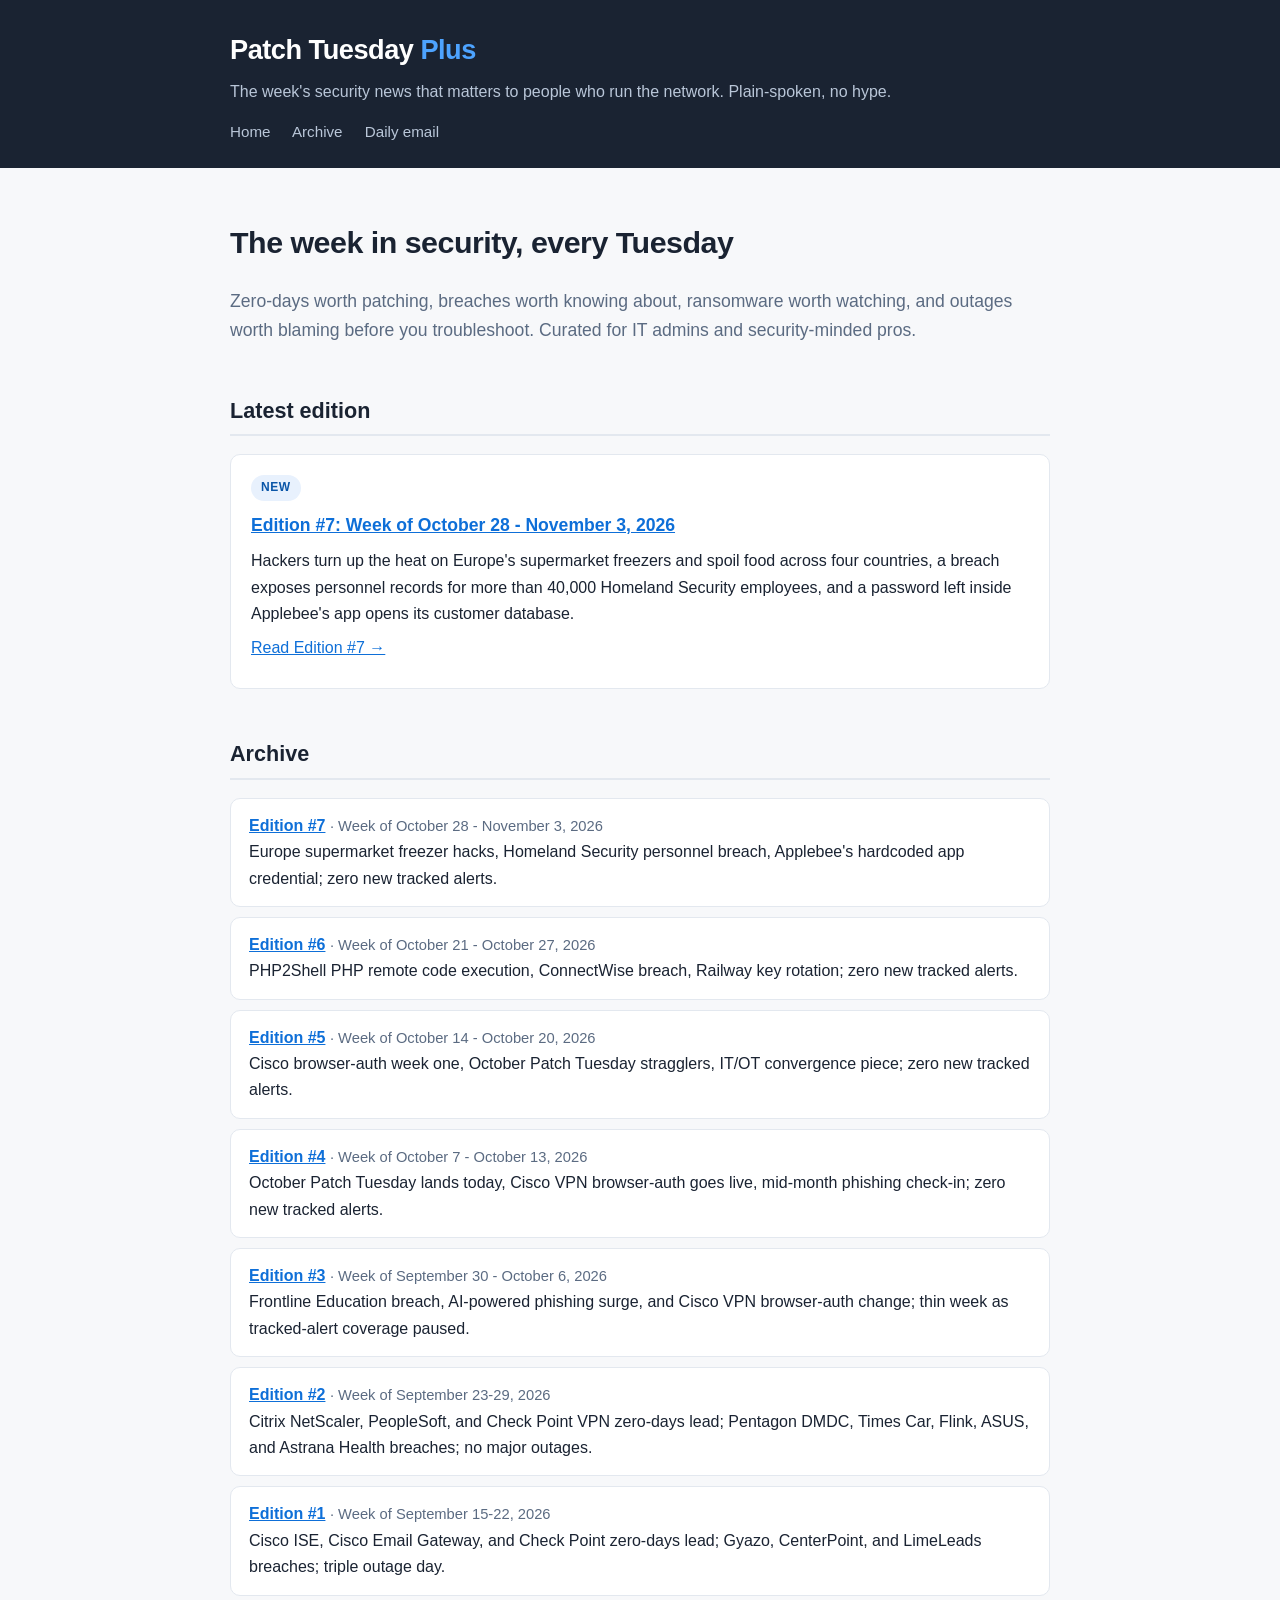
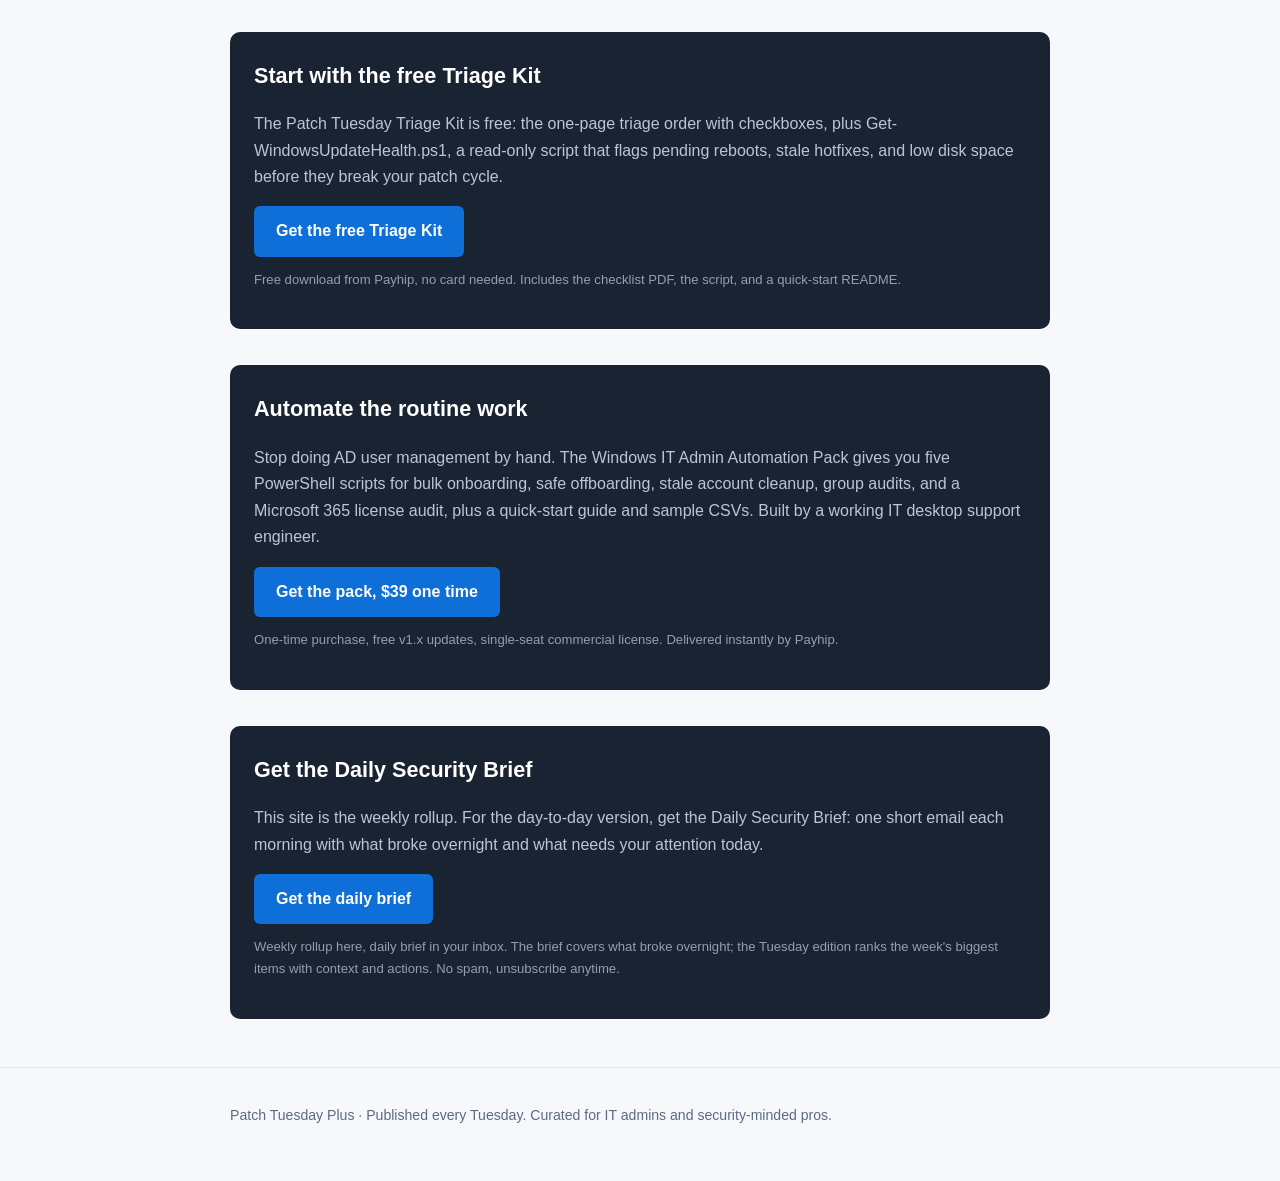
==== index.html @ 9394e559 "Free Triage Kit promo: direct checkout link" ====
<!DOCTYPE html>
<html lang="en">
<head>
<meta charset="utf-8">
<meta name="viewport" content="width=device-width, initial-scale=1">
<title>Patch Tuesday Plus - Weekly cybersecurity news for IT admins</title>
<meta name="description" content="Patch Tuesday Plus: a weekly rollup of the biggest cybersecurity news. Zero-days to patch, major breaches, ransomware, and outages. Plain-spoken, no hype.">
<link rel="stylesheet" href="styles.css">
</head>
<body>

<header class="site-header">
  <div class="wrap">
    <p class="brand">Patch Tuesday <span class="plus">Plus</span></p>
    <p class="tagline">The week's security news that matters to people who run the network. Plain-spoken, no hype.</p>
    <nav class="site-nav">
      <a href="index.html">Home</a>
      <a href="#archive">Archive</a>
      <a href="#signup">Daily email</a>
    </nav>
  </div>
</header>

<main>
  <div class="wrap">

    <h1>The week in security, every Tuesday</h1>
    <p class="lede">Zero-days worth patching, breaches worth knowing about, ransomware worth watching, and outages worth blaming before you troubleshoot. Curated for IT admins and security-minded pros.</p>

    <h2>Latest edition</h2>
    <div class="card">
      <span class="badge info">New</span>
      <h3><a href="editions/edition-007.html">Edition #7: Week of October 28 - November 3, 2026</a></h3>
      <p>Hackers turn up the heat on Europe's supermarket freezers and spoil food across four countries, a breach exposes personnel records for more than 40,000 Homeland Security employees, and a password left inside Applebee's app opens its customer database.</p>
      <p><a href="editions/edition-007.html">Read Edition #7 &rarr;</a></p>
    </div>

    <h2 id="archive">Archive</h2>
    <ul class="archive">
      <li>
        <span class="ed-num"><a href="editions/edition-007.html">Edition #7</a></span>
        <span class="ed-date"> &middot; Week of October 28 - November 3, 2026</span>
        <br>Europe supermarket freezer hacks, Homeland Security personnel breach, Applebee's hardcoded app credential; zero new tracked alerts.
      </li>
      <li>
        <span class="ed-num"><a href="editions/edition-006.html">Edition #6</a></span>
        <span class="ed-date"> &middot; Week of October 21 - October 27, 2026</span>
        <br>PHP2Shell PHP remote code execution, ConnectWise breach, Railway key rotation; zero new tracked alerts.
      </li>
      <li>
        <span class="ed-num"><a href="editions/edition-005.html">Edition #5</a></span>
        <span class="ed-date"> &middot; Week of October 14 - October 20, 2026</span>
        <br>Cisco browser-auth week one, October Patch Tuesday stragglers, IT/OT convergence piece; zero new tracked alerts.
      </li>
      <li>
        <span class="ed-num"><a href="editions/edition-004.html">Edition #4</a></span>
        <span class="ed-date"> &middot; Week of October 7 - October 13, 2026</span>
        <br>October Patch Tuesday lands today, Cisco VPN browser-auth goes live, mid-month phishing check-in; zero new tracked alerts.
      </li>
      <li>
        <span class="ed-num"><a href="editions/edition-003.html">Edition #3</a></span>
        <span class="ed-date"> &middot; Week of September 30 - October 6, 2026</span>
        <br>Frontline Education breach, AI-powered phishing surge, and Cisco VPN browser-auth change; thin week as tracked-alert coverage paused.
      </li>
      <li>
        <span class="ed-num"><a href="editions/edition-002.html">Edition #2</a></span>
        <span class="ed-date"> &middot; Week of September 23-29, 2026</span>
        <br>Citrix NetScaler, PeopleSoft, and Check Point VPN zero-days lead; Pentagon DMDC, Times Car, Flink, ASUS, and Astrana Health breaches; no major outages.
      </li>
      <li>
        <span class="ed-num"><a href="editions/edition-001.html">Edition #1</a></span>
        <span class="ed-date"> &middot; Week of September 15-22, 2026</span>
        <br>Cisco ISE, Cisco Email Gateway, and Check Point zero-days lead; Gyazo, CenterPoint, and LimeLeads breaches; triple outage day.
      </li>
    </ul>

    <div class="signup pack-promo" id="freekit">
  <h2>Start with the free Triage Kit</h2>
  <p>The Patch Tuesday Triage Kit is free: the one-page triage order with checkboxes, plus Get-WindowsUpdateHealth.ps1, a read-only script that flags pending reboots, stale hotfixes, and low disk space before they break your patch cycle.</p>
  <a class="button" href="https://payhip.com/buy?s=1&cart_links%5B%5D=1vIyB&qty%5B1vIyB%5D=1">Get the free Triage Kit</a>
  <p class="fine">Free download from Payhip, no card needed. Includes the checklist PDF, the script, and a quick-start README.</p>
</div>

    <div class="signup pack-promo" id="pack">
  <h2>Automate the routine work</h2>
  <p>Stop doing AD user management by hand. The Windows IT Admin Automation Pack gives you five PowerShell scripts for bulk onboarding, safe offboarding, stale account cleanup, group audits, and a Microsoft 365 license audit, plus a quick-start guide and sample CSVs. Built by a working IT desktop support engineer.</p>
  <a class="button" href="https://payhip.com/b/pXhFW">Get the pack, $39 one time</a>
  <p class="fine">One-time purchase, free v1.x updates, single-seat commercial license. Delivered instantly by Payhip.</p>
</div>

    <div class="signup" id="signup">
      <h2>Get the Daily Security Brief</h2>
      <p>This site is the weekly rollup. For the day-to-day version, get the Daily Security Brief: one short email each morning with what broke overnight and what needs your attention today.</p>
      <a class="button" href="https://patchnotesdaily.beehiiv.com">Get the daily brief</a>
      <p class="fine">Weekly rollup here, daily brief in your inbox. The brief covers what broke overnight; the Tuesday edition ranks the week's biggest items with context and actions. No spam, unsubscribe anytime.</p>
    </div>

  </div>
</main>

<footer class="site-footer">
  <div class="wrap">
    <p>Patch Tuesday Plus &middot; Published every Tuesday. Curated for IT admins and security-minded pros.</p>
  </div>
</footer>

</body>
</html>
---- styles.css ----
/* Patch Tuesday Plus - single stylesheet.
   Clean, dependency-free, mobile-friendly. */

:root {
  --bg: #f7f8fa;
  --ink: #1a2332;
  --muted: #5b6b82;
  --accent: #0e6fd8;
  --accent-dark: #0a56a8;
  --danger: #c0392b;
  --warn: #b7791f;
  --card: #ffffff;
  --line: #e3e8ef;
  --radius: 10px;
}

* { box-sizing: border-box; }

body {
  margin: 0;
  font-family: -apple-system, BlinkMacSystemFont, "Segoe UI", Roboto, Helvetica, Arial, sans-serif;
  background: var(--bg);
  color: var(--ink);
  line-height: 1.65;
}

a { color: var(--accent); }
a:hover { color: var(--accent-dark); }

.wrap {
  max-width: 860px;
  margin: 0 auto;
  padding: 0 20px;
}

/* Header */

.site-header {
  background: var(--ink);
  color: #fff;
  padding: 28px 0 24px;
}

.site-header .brand {
  font-size: 1.7rem;
  font-weight: 800;
  letter-spacing: -0.5px;
  margin: 0;
}

.site-header .brand a {
  color: #fff;
  text-decoration: none;
}

.site-header .brand .plus { color: #4da3ff; }

.site-header .tagline {
  margin: 6px 0 0;
  color: #b9c6d8;
  font-size: 1rem;
}

.site-nav {
  margin-top: 14px;
  font-size: 0.95rem;
}

.site-nav a {
  color: #b9c6d8;
  text-decoration: none;
  margin-right: 18px;
}

.site-nav a:hover { color: #fff; }

/* Main */

main { padding: 28px 0 48px; }

h1 { font-size: 1.9rem; letter-spacing: -0.5px; }
h2 {
  font-size: 1.35rem;
  margin-top: 2.2em;
  padding-bottom: 6px;
  border-bottom: 2px solid var(--line);
}

.lede {
  font-size: 1.1rem;
  color: var(--muted);
}

.meta {
  color: var(--muted);
  font-size: 0.9rem;
}

.card-img {
  display: block;
  width: 100%;
  height: auto;
  border-radius: 10px;
  margin: 12px 0 4px;
}

.hero-img {
  display: block;
  width: 100%;
  height: auto;
  border-radius: 12px;
  margin: 18px 0;
}

/* Cards */

.card {
  background: var(--card);
  border: 1px solid var(--line);
  border-radius: var(--radius);
  padding: 18px 20px;
  margin: 14px 0;
}

.card h3 { margin: 0 0 8px; font-size: 1.1rem; }
.card p { margin: 8px 0; }

.badge {
  display: inline-block;
  font-size: 0.75rem;
  font-weight: 700;
  text-transform: uppercase;
  letter-spacing: 0.5px;
  padding: 3px 10px;
  border-radius: 999px;
  margin-bottom: 10px;
}

.badge.critical { background: #fbe9e7; color: var(--danger); }
.badge.high { background: #fef3e0; color: var(--warn); }
.badge.info { background: #e8f1fd; color: var(--accent-dark); }

.action {
  background: #f0f6ff;
  border-left: 4px solid var(--accent);
  padding: 10px 14px;
  margin: 12px 0 4px;
  font-size: 0.96rem;
}

.action strong { color: var(--accent-dark); }

/* Archive list */

.archive { list-style: none; padding: 0; }

.archive li {
  background: var(--card);
  border: 1px solid var(--line);
  border-radius: var(--radius);
  padding: 14px 18px;
  margin: 10px 0;
}

.archive .ed-num { font-weight: 800; }
.archive .ed-date { color: var(--muted); font-size: 0.92rem; }

/* Signup */

.signup {
  background: var(--ink);
  color: #fff;
  border-radius: var(--radius);
  padding: 26px 24px;
  margin-top: 36px;
}

.signup h2 {
  border: none;
  margin-top: 0;
  padding: 0;
  color: #fff;
}

.signup p { color: #b9c6d8; }

.signup form {
  display: flex;
  gap: 10px;
  flex-wrap: wrap;
  margin-top: 14px;
}

.signup input[type="email"] {
  flex: 1 1 240px;
  padding: 12px 14px;
  border: none;
  border-radius: 6px;
  font-size: 1rem;
}

.signup button {
  padding: 12px 22px;
  border: none;
  border-radius: 6px;
  background: var(--accent);
  color: #fff;
  font-size: 1rem;
  font-weight: 700;
  cursor: pointer;
}

.signup button:hover { background: var(--accent-dark); }

.signup a.button {
  display: inline-block;
  padding: 12px 22px;
  border-radius: 6px;
  background: var(--accent);
  color: #fff;
  font-size: 1rem;
  font-weight: 700;
  text-decoration: none;
}

.signup a.button:hover { background: var(--accent-dark); }

.signup .fine {
  font-size: 0.82rem;
  color: #8fa0b5;
  margin-top: 12px;
}

/* Footer */

.site-footer {
  border-top: 1px solid var(--line);
  padding: 22px 0 40px;
  color: var(--muted);
  font-size: 0.88rem;
}

.toc { list-style: none; padding: 0; }
.toc li { margin: 6px 0; }

@media (max-width: 560px) {
  h1 { font-size: 1.5rem; }
  .site-header .brand { font-size: 1.4rem; }
  .signup form { flex-direction: column; }
}

/* Edition podcast player (embedded at the top of each edition) */
.edition-podcast {
  background: var(--card);
  border: 1px solid var(--line);
  border-radius: var(--radius);
  padding: 18px 20px;
  margin: 20px 0 8px;
}
.edition-podcast .podcast-heading {
  margin: 0 0 4px;
  font-size: 1.15rem;
}
.edition-podcast .podcast-meta {
  margin: 0 0 10px;
  color: var(--muted);
  font-size: 0.9rem;
}
.edition-podcast audio {
  width: 100%;
  display: block;
  margin-bottom: 10px;
}
.edition-podcast .share-btn {
  background: #eef2f7;
  color: var(--ink);
  border: 1px solid var(--line);
  border-radius: 8px;
  padding: 6px 12px;
  font-size: 0.8rem;
  cursor: pointer;
}
.edition-podcast .share-btn:hover { background: #e2e9f2; }
.edition-podcast.flash { animation: podcast-flash 2.5s ease; }
@keyframes podcast-flash {
  0%, 100% { box-shadow: none; }
  20%, 60% { box-shadow: 0 0 0 3px var(--accent); }
}
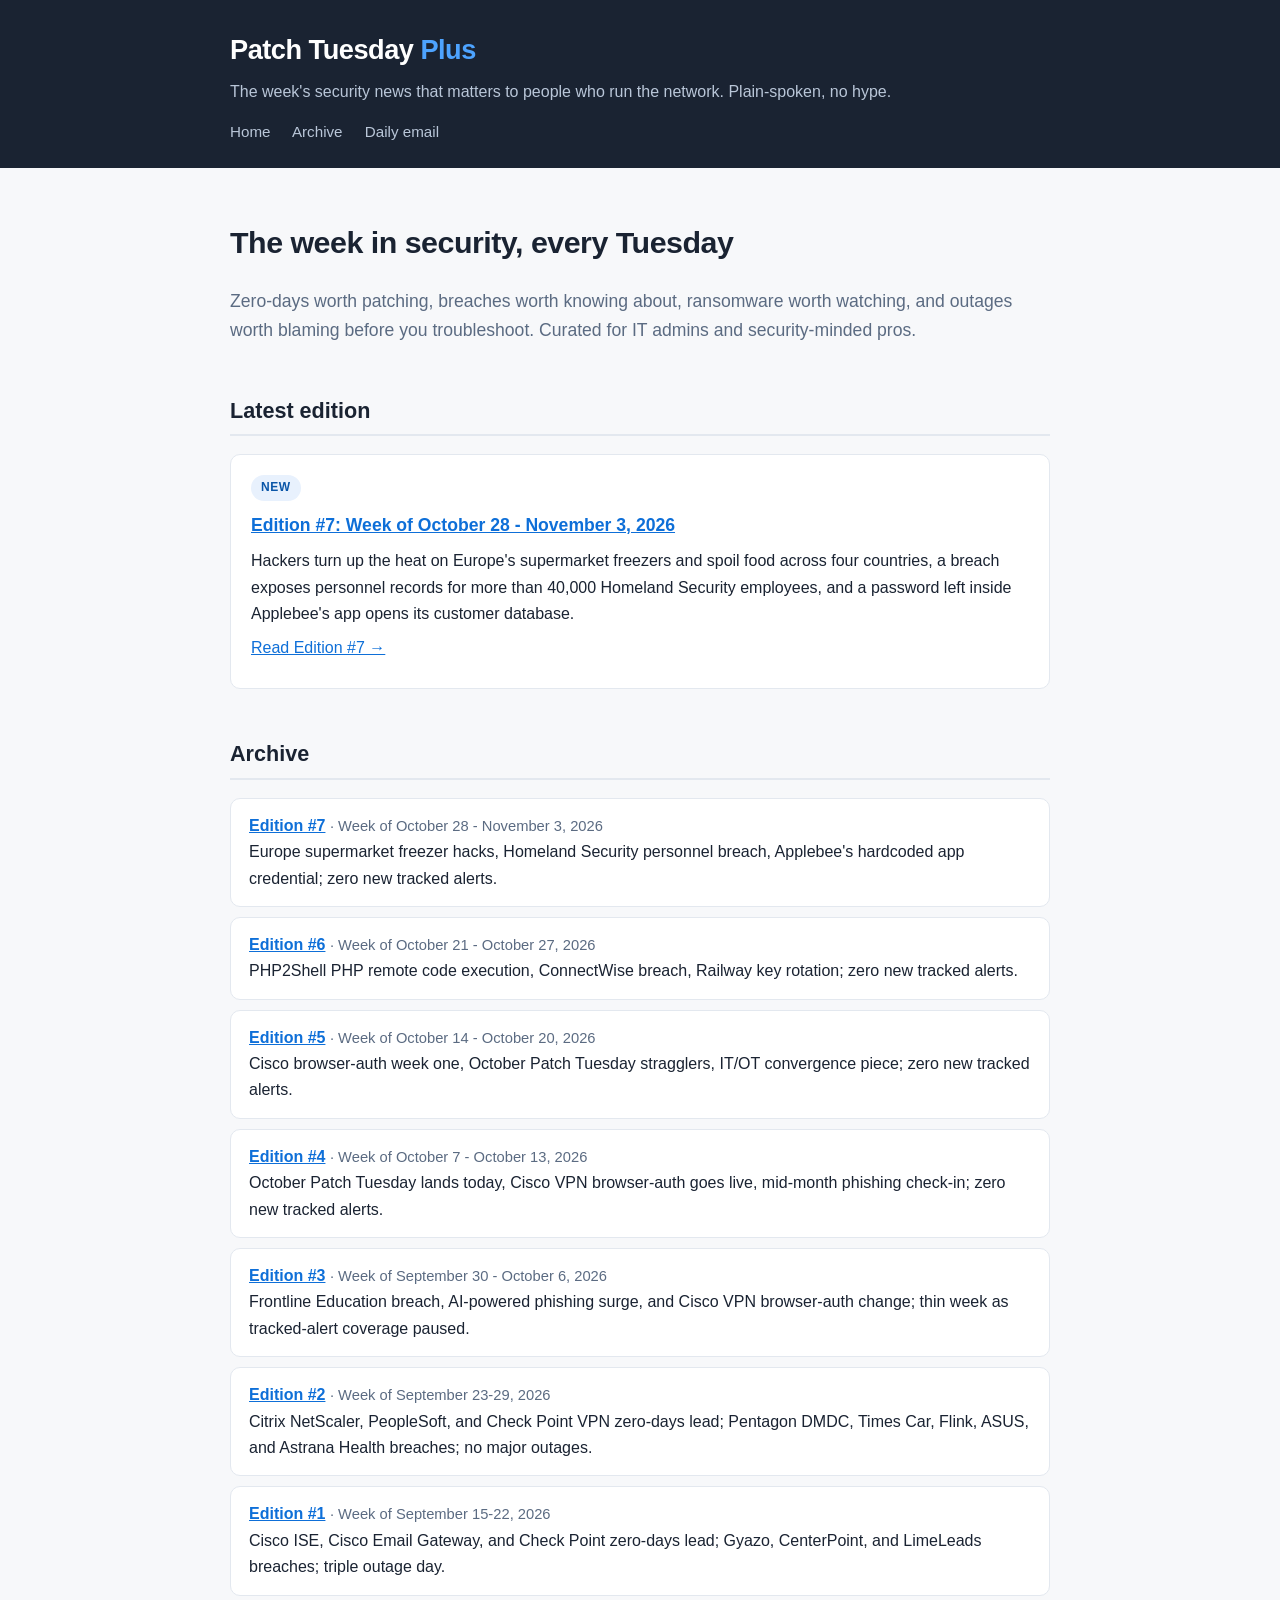
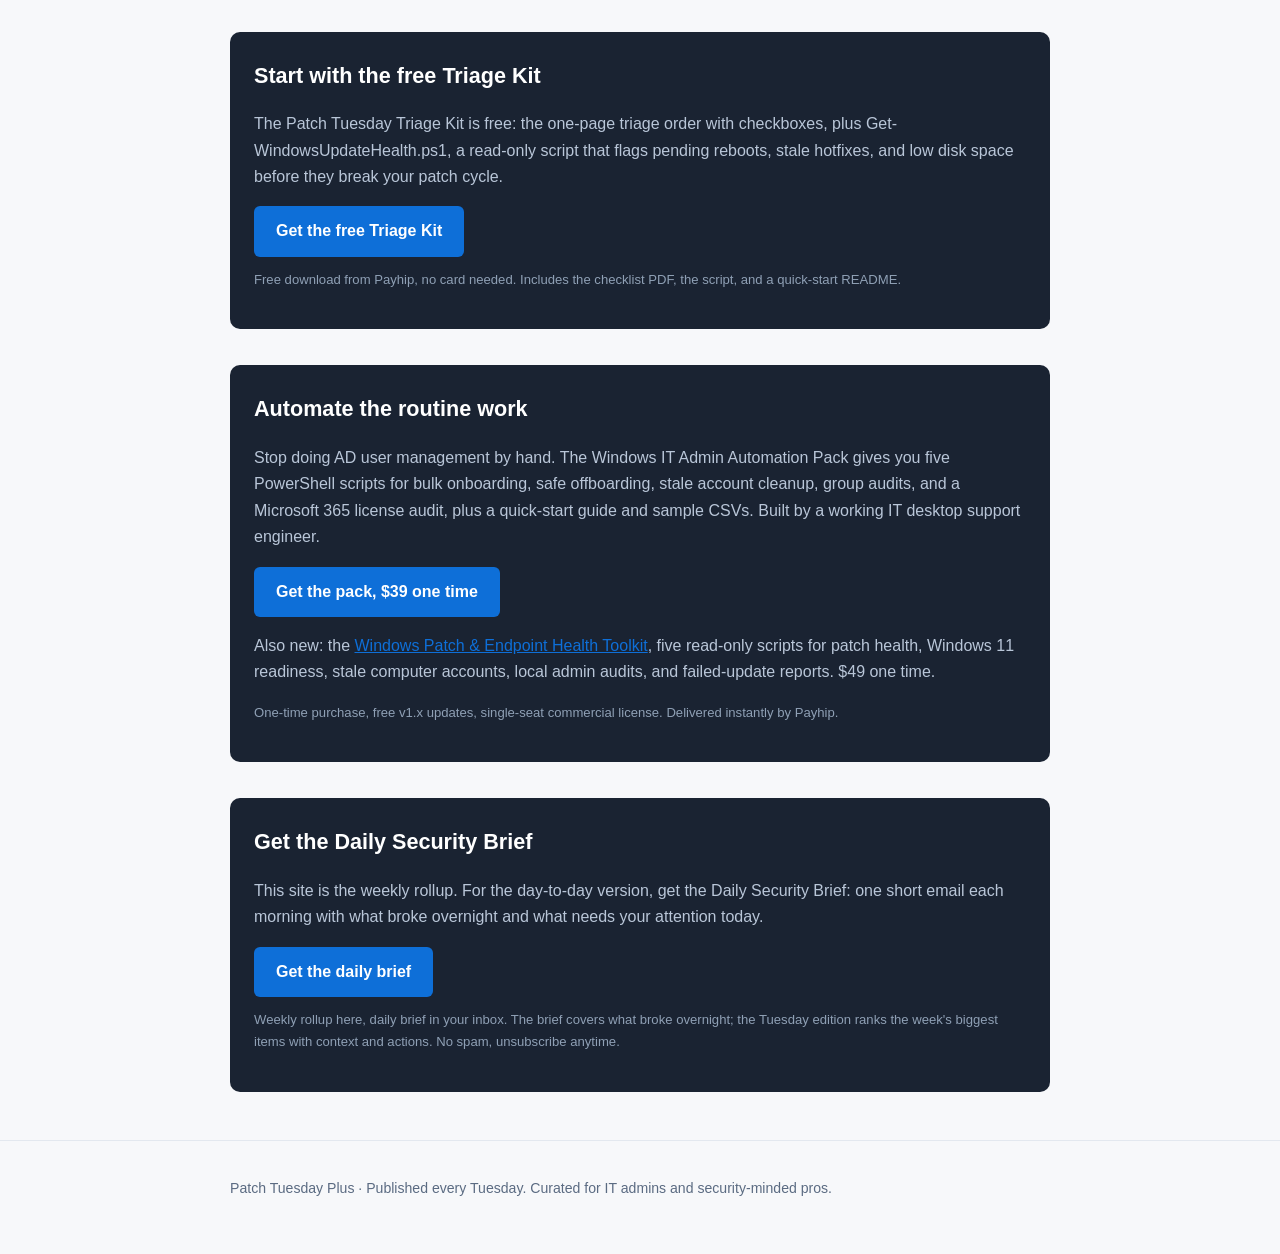
==== commit 21629a1b: "Pack promo: mention the Endpoint Health Toolkit" ====
--- a/index.html
+++ b/index.html
@@ -85,6 +85,7 @@
   <h2>Automate the routine work</h2>
   <p>Stop doing AD user management by hand. The Windows IT Admin Automation Pack gives you five PowerShell scripts for bulk onboarding, safe offboarding, stale account cleanup, group audits, and a Microsoft 365 license audit, plus a quick-start guide and sample CSVs. Built by a working IT desktop support engineer.</p>
   <a class="button" href="https://payhip.com/b/pXhFW">Get the pack, $39 one time</a>
+  <p>Also new: the <a href="https://payhip.com/b/YFrg1">Windows Patch &amp; Endpoint Health Toolkit</a>, five read-only scripts for patch health, Windows 11 readiness, stale computer accounts, local admin audits, and failed-update reports. $49 one time.</p>
   <p class="fine">One-time purchase, free v1.x updates, single-seat commercial license. Delivered instantly by Payhip.</p>
 </div>
 
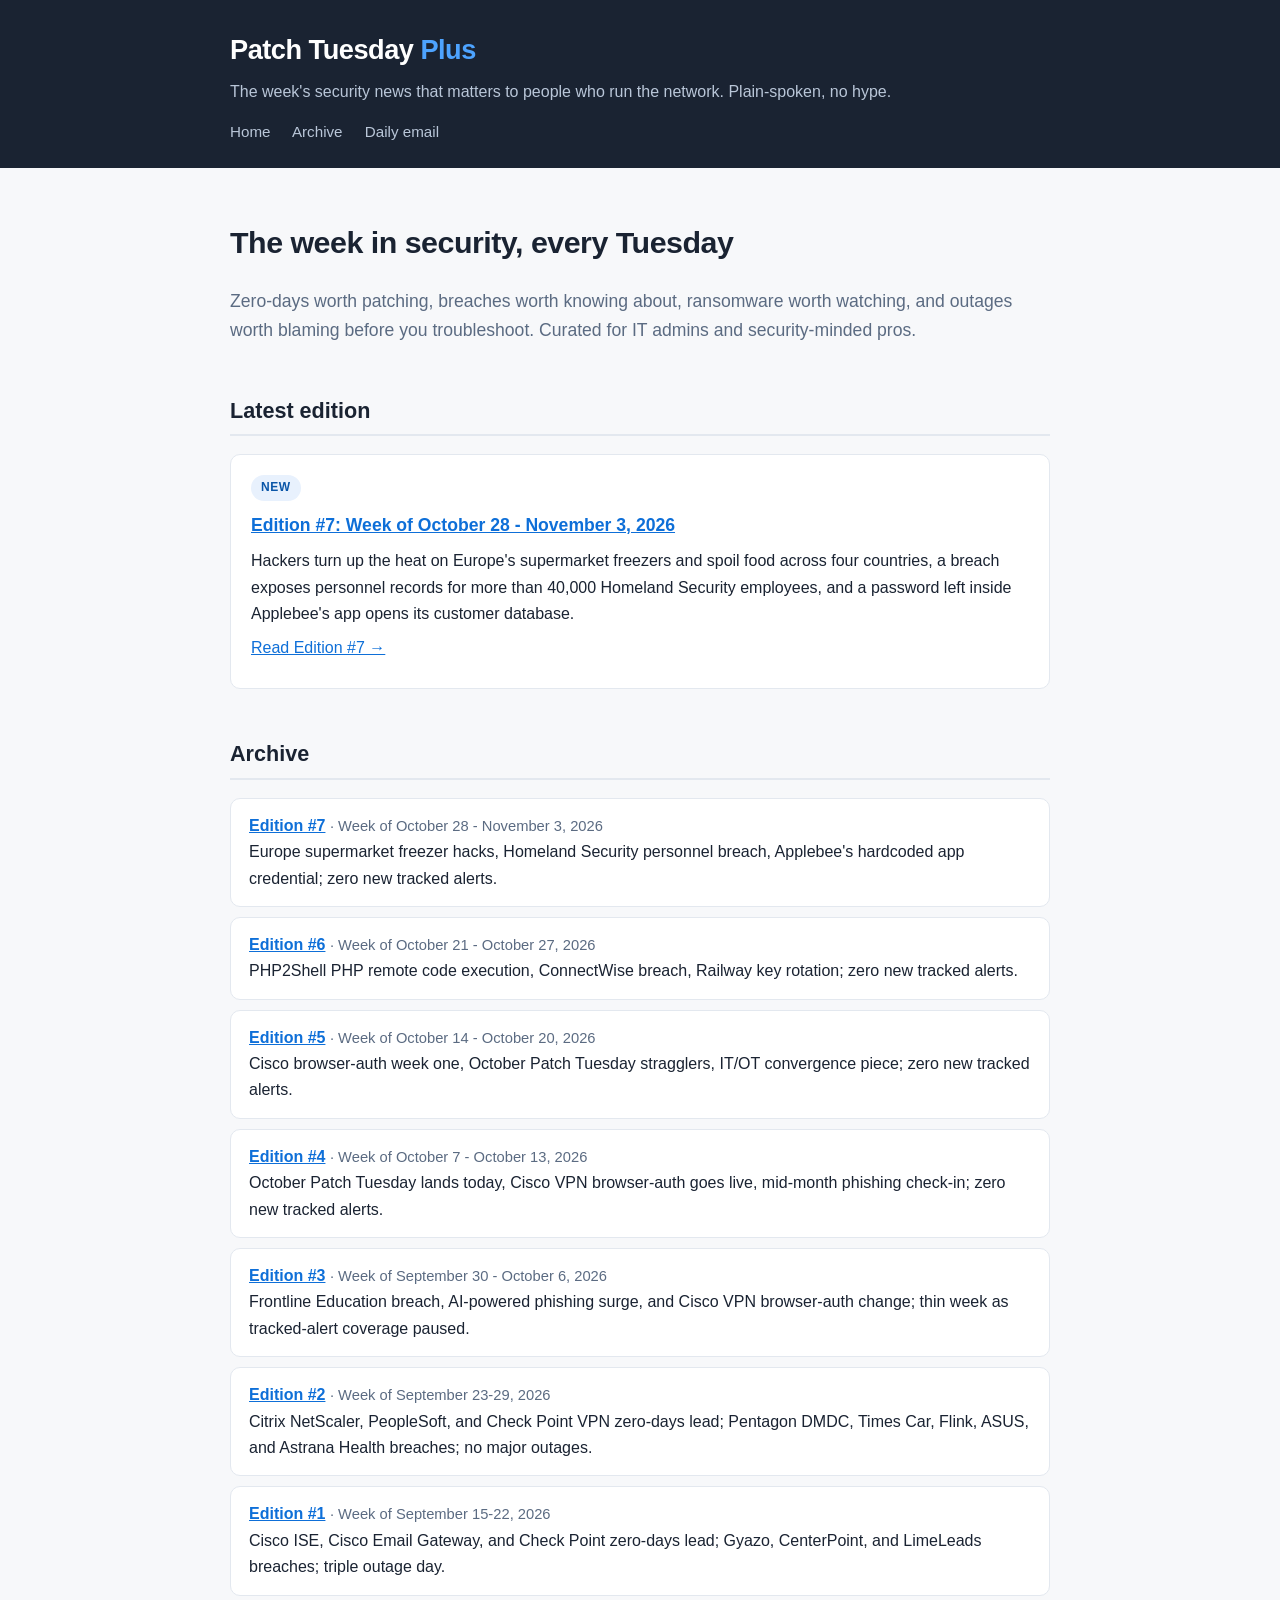
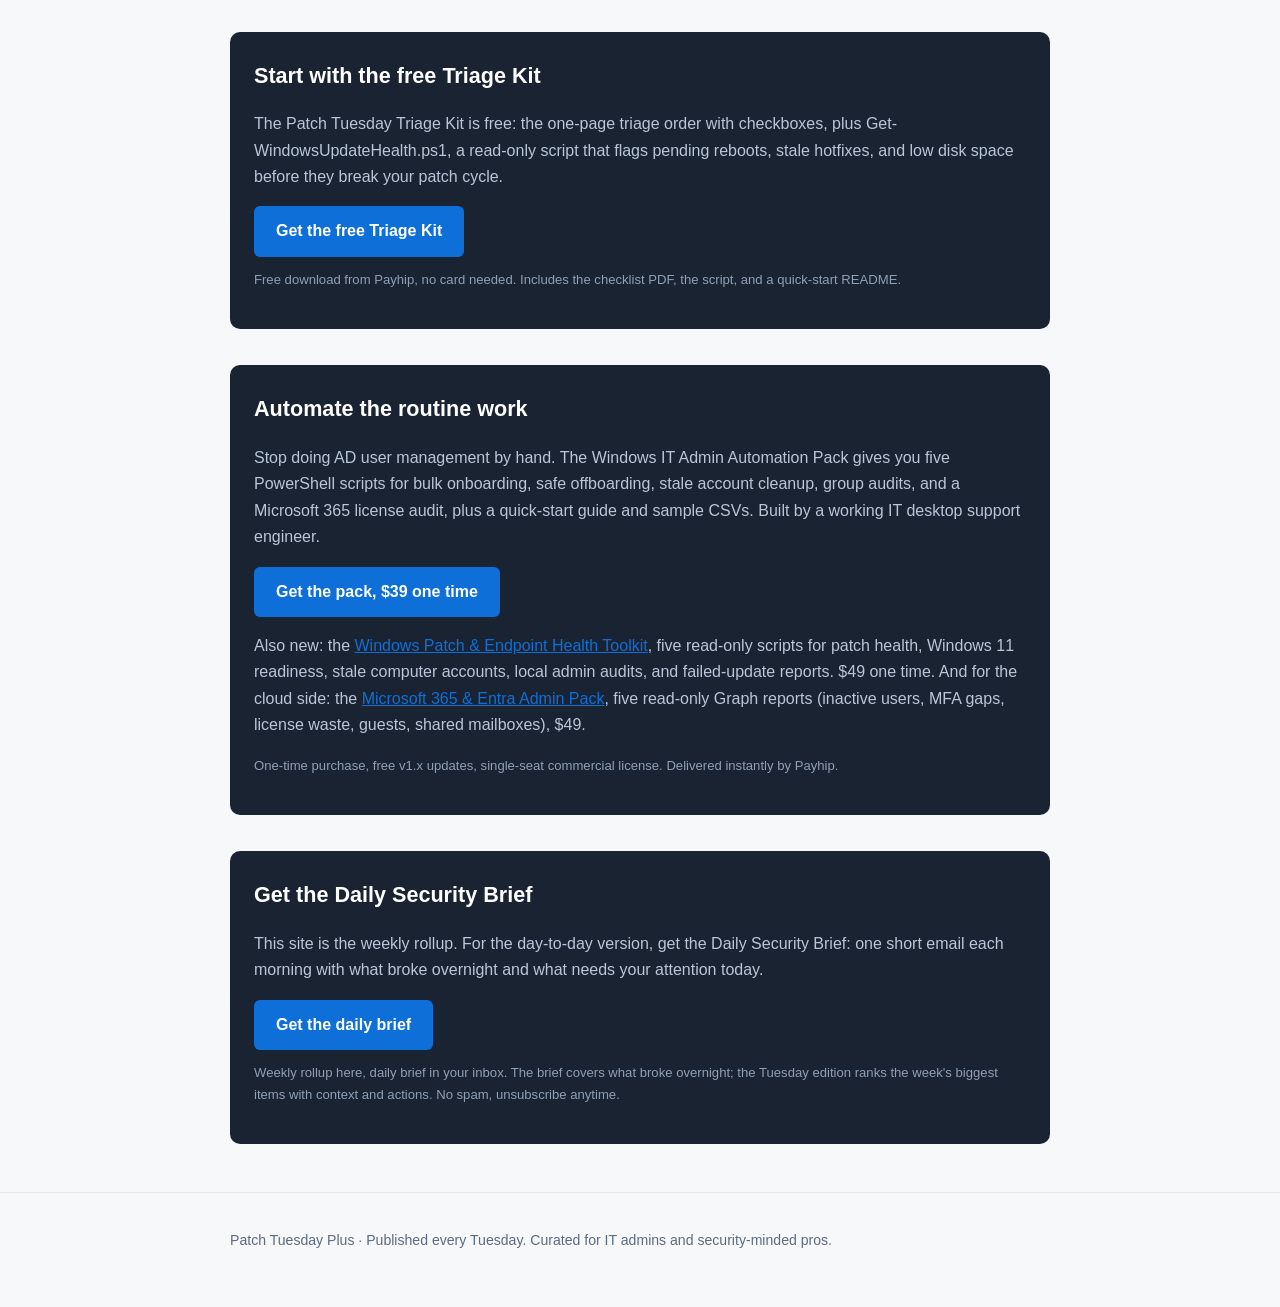
==== commit e32fc461: "Add M365 pack line to promo" ====
--- a/index.html
+++ b/index.html
@@ -2,9 +2,15 @@
 <html lang="en">
 <head>
 <meta charset="utf-8">
+<meta name="google-site-verification" content="vCILvb3w_rUMy1zLqM55CQdZ9oLj-qi6PwwknsvCS2w">
 <meta name="viewport" content="width=device-width, initial-scale=1">
 <title>Patch Tuesday Plus - Weekly cybersecurity news for IT admins</title>
 <meta name="description" content="Patch Tuesday Plus: a weekly rollup of the biggest cybersecurity news. Zero-days to patch, major breaches, ransomware, and outages. Plain-spoken, no hype.">
+<meta property="og:title" content="Patch Tuesday Plus - Weekly cybersecurity news for IT admins">
+<meta property="og:description" content="Patch Tuesday Plus: a weekly rollup of the biggest cybersecurity news. Zero-days to patch, major breaches, ransomware, and outages. Plain-spoken, no hype.">
+<meta property="og:type" content="website">
+<meta property="og:url" content="https://njshell2.github.io/patch-tuesday-plus/">
+<meta name="twitter:card" content="summary">
 <link rel="stylesheet" href="styles.css">
 </head>
 <body>
@@ -85,7 +91,7 @@
   <h2>Automate the routine work</h2>
   <p>Stop doing AD user management by hand. The Windows IT Admin Automation Pack gives you five PowerShell scripts for bulk onboarding, safe offboarding, stale account cleanup, group audits, and a Microsoft 365 license audit, plus a quick-start guide and sample CSVs. Built by a working IT desktop support engineer.</p>
   <a class="button" href="https://payhip.com/b/pXhFW">Get the pack, $39 one time</a>
-  <p>Also new: the <a href="https://payhip.com/b/YFrg1">Windows Patch &amp; Endpoint Health Toolkit</a>, five read-only scripts for patch health, Windows 11 readiness, stale computer accounts, local admin audits, and failed-update reports. $49 one time.</p>
+  <p>Also new: the <a href="https://payhip.com/b/YFrg1">Windows Patch &amp; Endpoint Health Toolkit</a>, five read-only scripts for patch health, Windows 11 readiness, stale computer accounts, local admin audits, and failed-update reports. $49 one time. And for the cloud side: the <a href="https://payhip.com/b/jFcYM">Microsoft 365 &amp; Entra Admin Pack</a>, five read-only Graph reports (inactive users, MFA gaps, license waste, guests, shared mailboxes), $49.</p>
   <p class="fine">One-time purchase, free v1.x updates, single-seat commercial license. Delivered instantly by Payhip.</p>
 </div>
 
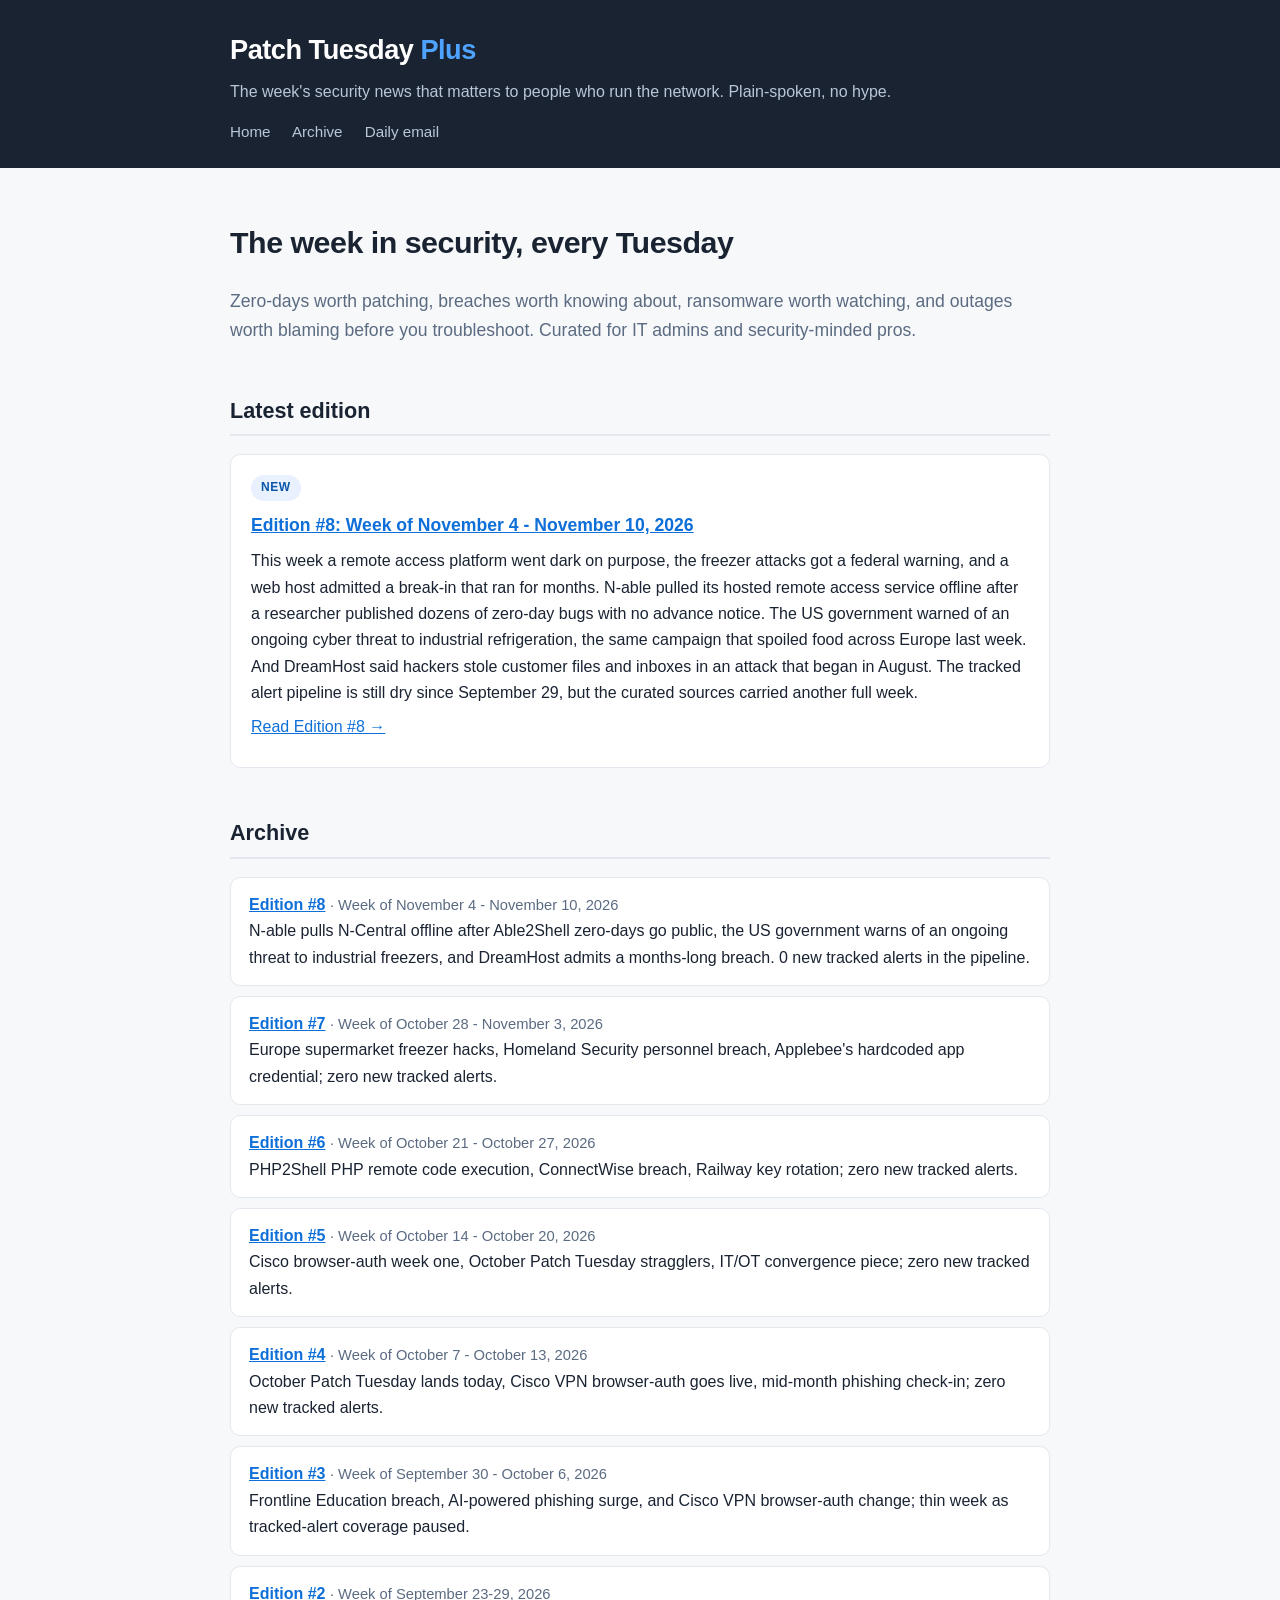
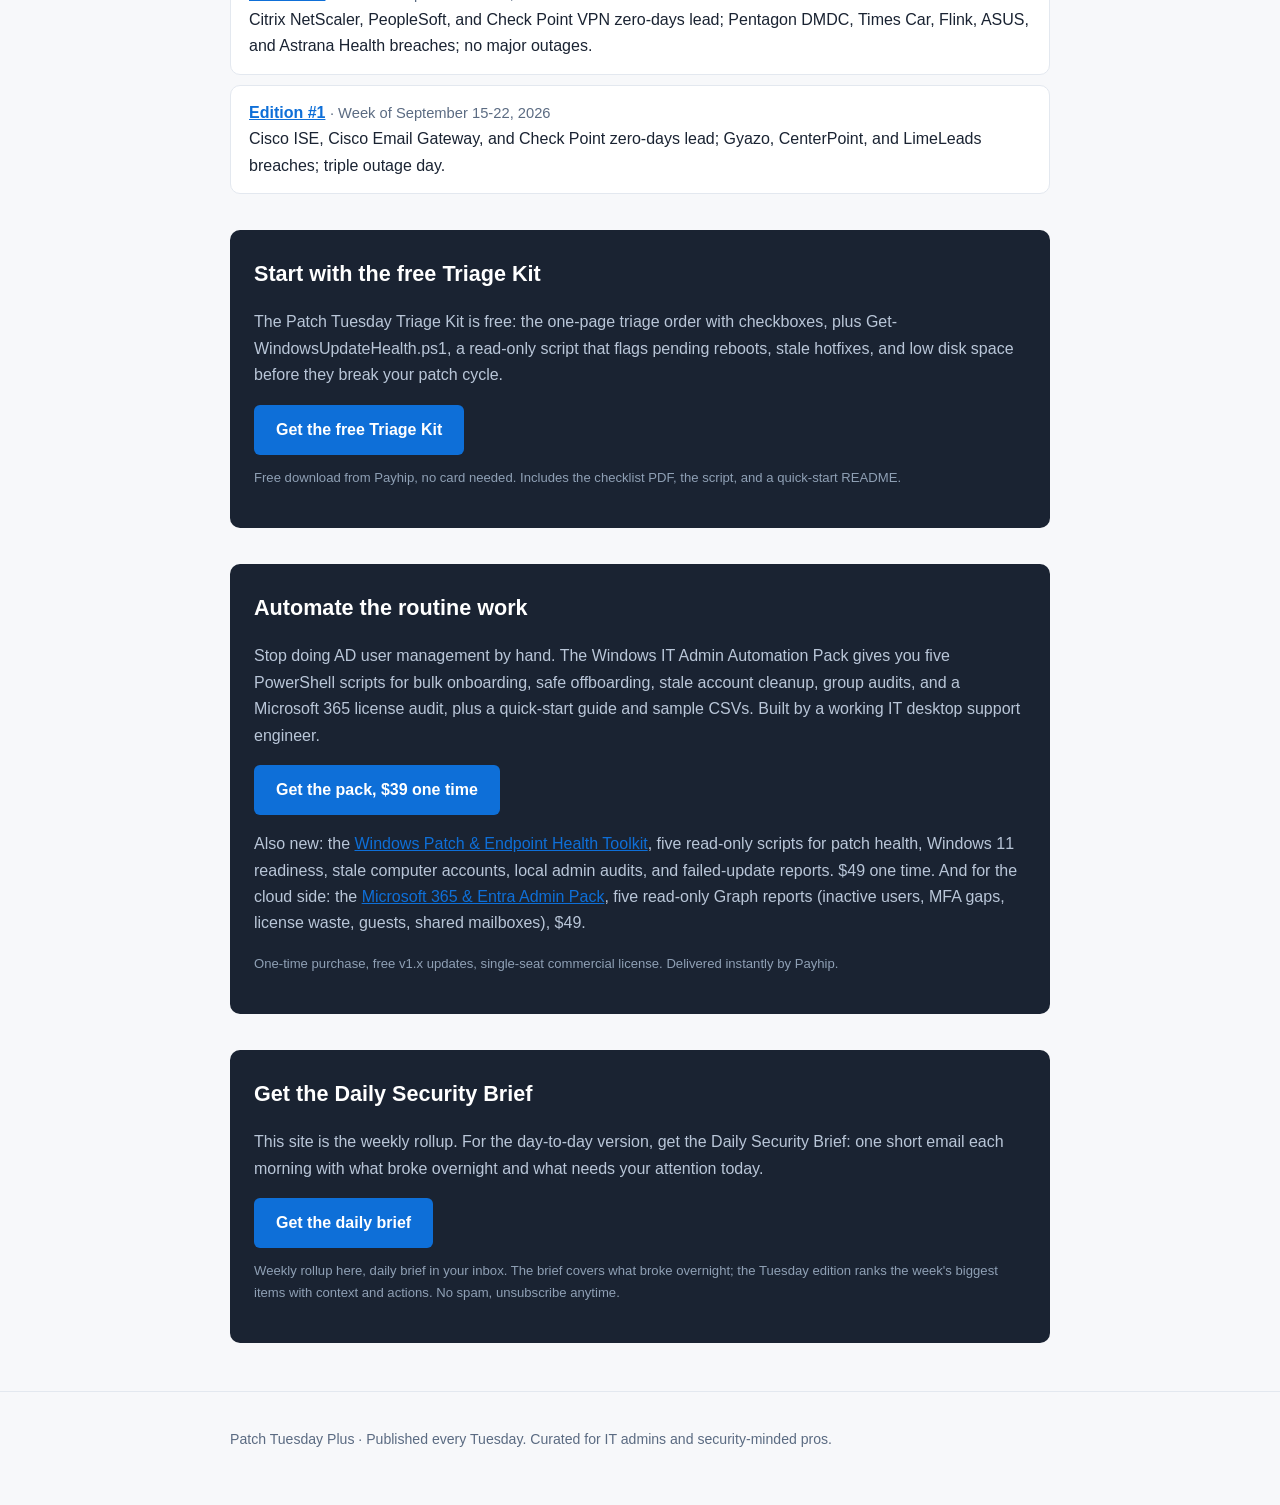
==== commit a03521fe: "Update homepage for Edition #8" ====
--- a/index.html
+++ b/index.html
@@ -36,13 +36,18 @@
     <h2>Latest edition</h2>
     <div class="card">
       <span class="badge info">New</span>
-      <h3><a href="editions/edition-007.html">Edition #7: Week of October 28 - November 3, 2026</a></h3>
-      <p>Hackers turn up the heat on Europe's supermarket freezers and spoil food across four countries, a breach exposes personnel records for more than 40,000 Homeland Security employees, and a password left inside Applebee's app opens its customer database.</p>
-      <p><a href="editions/edition-007.html">Read Edition #7 &rarr;</a></p>
+      <h3><a href="editions/edition-008.html">Edition #8: Week of November 4 - November 10, 2026</a></h3>
+      <p>This week a remote access platform went dark on purpose, the freezer attacks got a federal warning, and a web host admitted a break-in that ran for months. N-able pulled its hosted remote access service offline after a researcher published dozens of zero-day bugs with no advance notice. The US government warned of an ongoing cyber threat to industrial refrigeration, the same campaign that spoiled food across Europe last week. And DreamHost said hackers stole customer files and inboxes in an attack that began in August. The tracked alert pipeline is still dry since September 29, but the curated sources carried another full week.</p>
+      <p><a href="editions/edition-008.html">Read Edition #8 &rarr;</a></p>
     </div>
 
     <h2 id="archive">Archive</h2>
     <ul class="archive">
+      <li>
+        <span class="ed-num"><a href="editions/edition-008.html">Edition #8</a></span>
+        <span class="ed-date"> &middot; Week of November 4 - November 10, 2026</span>
+        <br>N-able pulls N-Central offline after Able2Shell zero-days go public, the US government warns of an ongoing threat to industrial freezers, and DreamHost admits a months-long breach. 0 new tracked alerts in the pipeline.
+      </li>
       <li>
         <span class="ed-num"><a href="editions/edition-007.html">Edition #7</a></span>
         <span class="ed-date"> &middot; Week of October 28 - November 3, 2026</span>
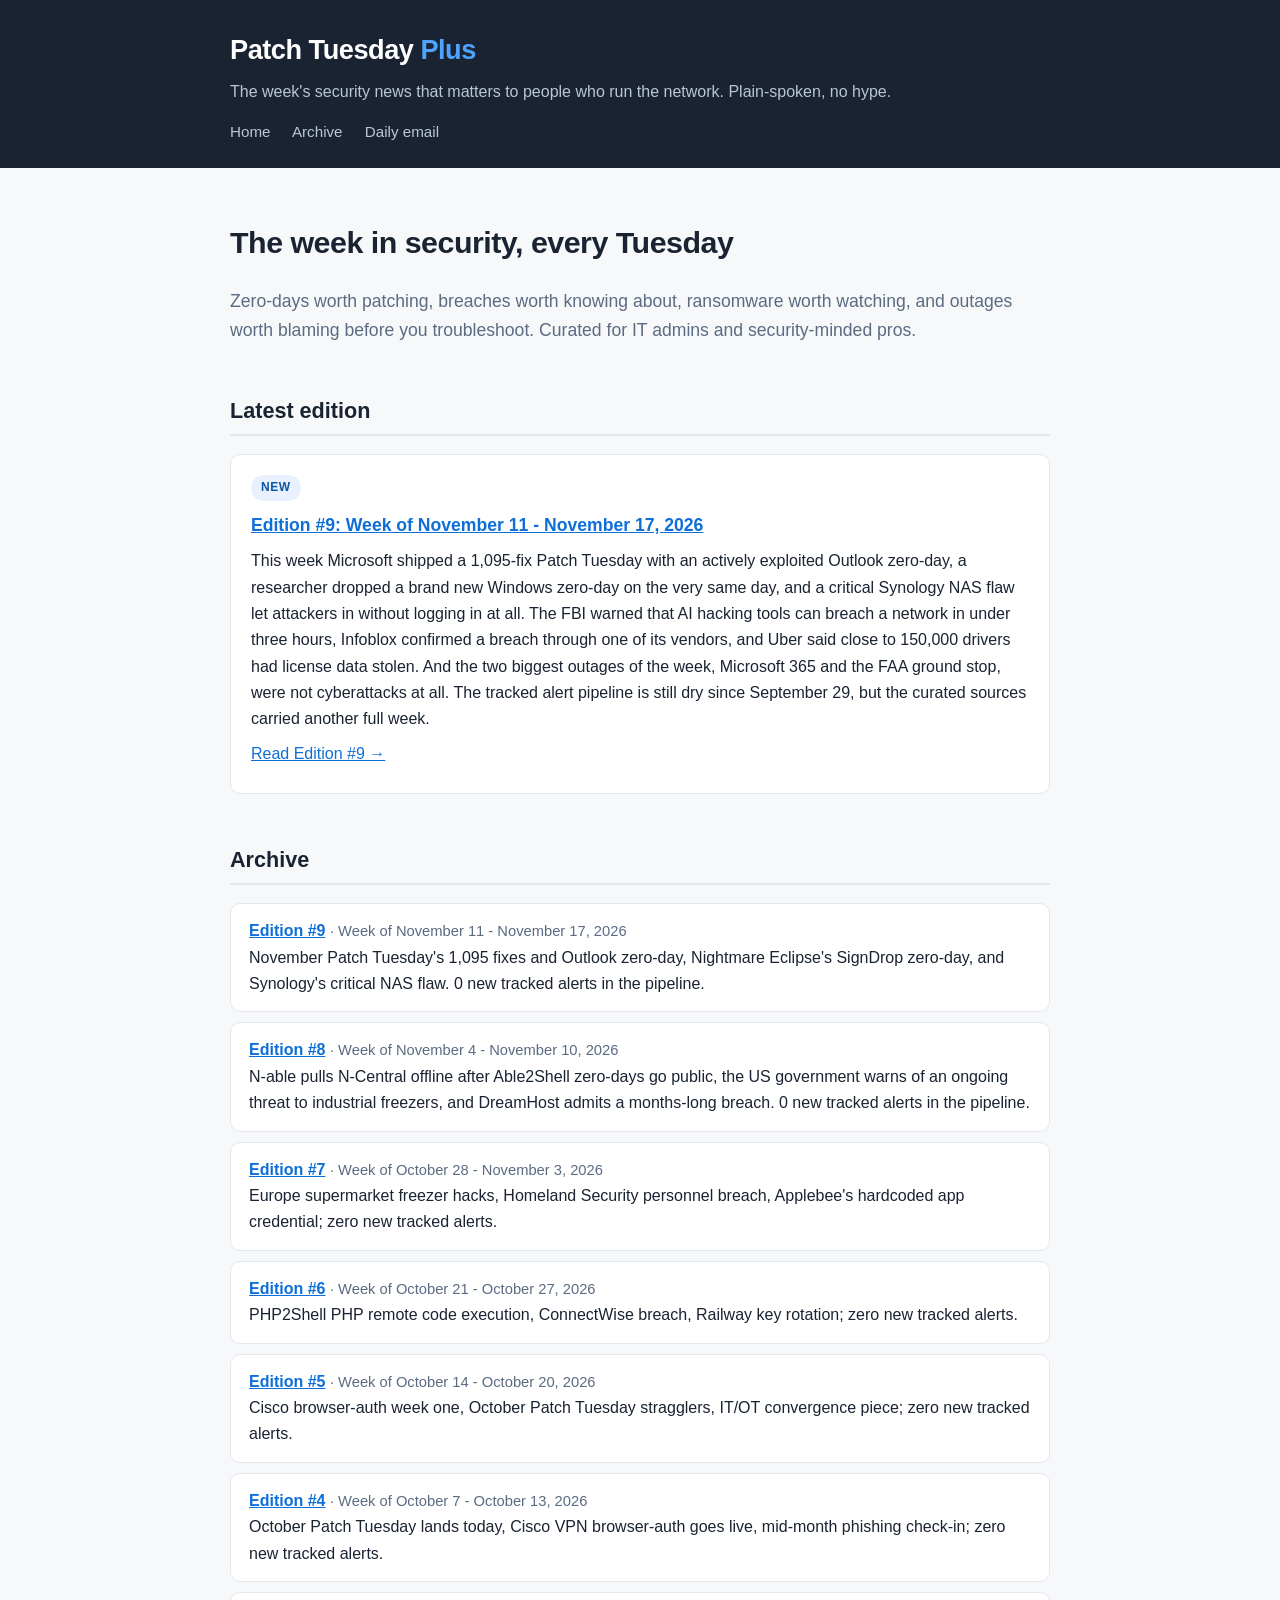
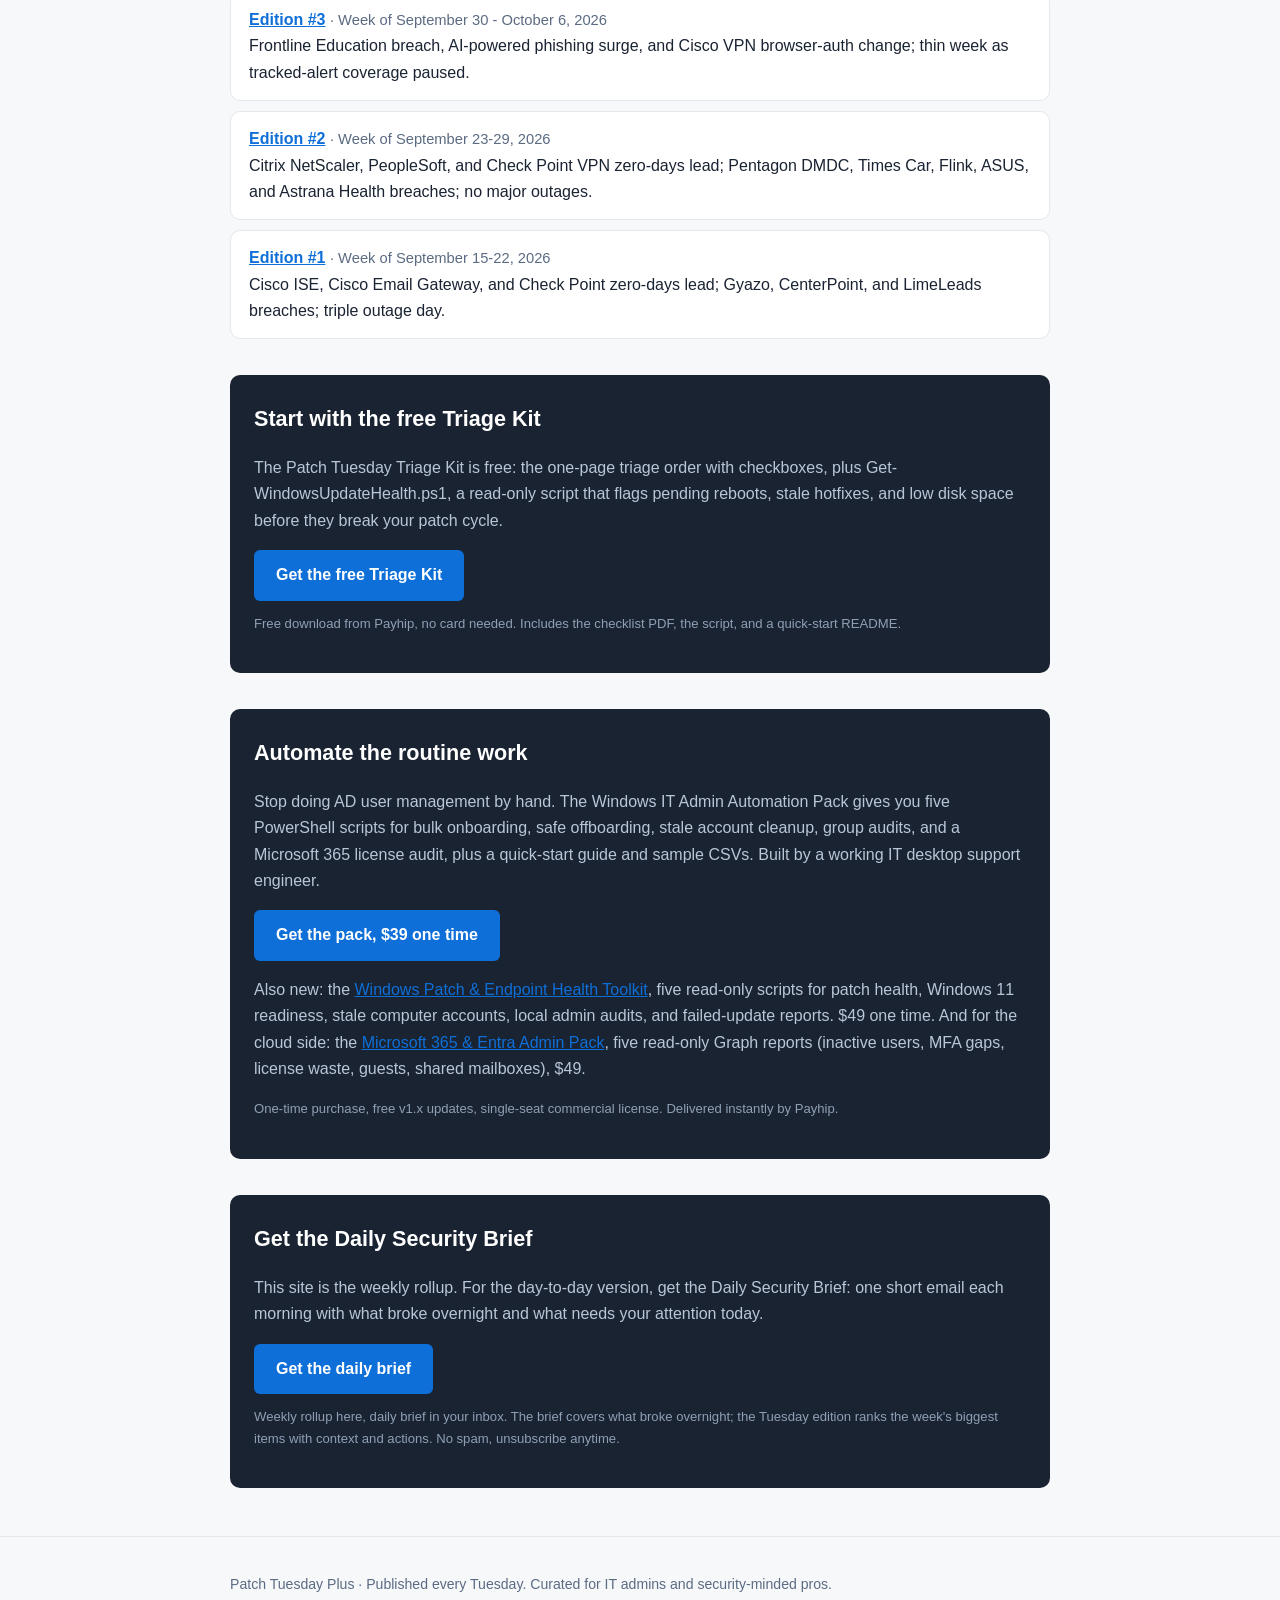
==== commit b68c0c10: "Update homepage for Edition #9" ====
--- a/index.html
+++ b/index.html
@@ -36,13 +36,18 @@
     <h2>Latest edition</h2>
     <div class="card">
       <span class="badge info">New</span>
-      <h3><a href="editions/edition-008.html">Edition #8: Week of November 4 - November 10, 2026</a></h3>
-      <p>This week a remote access platform went dark on purpose, the freezer attacks got a federal warning, and a web host admitted a break-in that ran for months. N-able pulled its hosted remote access service offline after a researcher published dozens of zero-day bugs with no advance notice. The US government warned of an ongoing cyber threat to industrial refrigeration, the same campaign that spoiled food across Europe last week. And DreamHost said hackers stole customer files and inboxes in an attack that began in August. The tracked alert pipeline is still dry since September 29, but the curated sources carried another full week.</p>
-      <p><a href="editions/edition-008.html">Read Edition #8 &rarr;</a></p>
+      <h3><a href="editions/edition-009.html">Edition #9: Week of November 11 - November 17, 2026</a></h3>
+      <p>This week Microsoft shipped a 1,095-fix Patch Tuesday with an actively exploited Outlook zero-day, a researcher dropped a brand new Windows zero-day on the very same day, and a critical Synology NAS flaw let attackers in without logging in at all. The FBI warned that AI hacking tools can breach a network in under three hours, Infoblox confirmed a breach through one of its vendors, and Uber said close to 150,000 drivers had license data stolen. And the two biggest outages of the week, Microsoft 365 and the FAA ground stop, were not cyberattacks at all. The tracked alert pipeline is still dry since September 29, but the curated sources carried another full week.</p>
+      <p><a href="editions/edition-009.html">Read Edition #9 &rarr;</a></p>
     </div>
 
     <h2 id="archive">Archive</h2>
     <ul class="archive">
+      <li>
+        <span class="ed-num"><a href="editions/edition-009.html">Edition #9</a></span>
+        <span class="ed-date"> &middot; Week of November 11 - November 17, 2026</span>
+        <br>November Patch Tuesday's 1,095 fixes and Outlook zero-day, Nightmare Eclipse's SignDrop zero-day, and Synology's critical NAS flaw. 0 new tracked alerts in the pipeline.
+      </li>
       <li>
         <span class="ed-num"><a href="editions/edition-008.html">Edition #8</a></span>
         <span class="ed-date"> &middot; Week of November 4 - November 10, 2026</span>
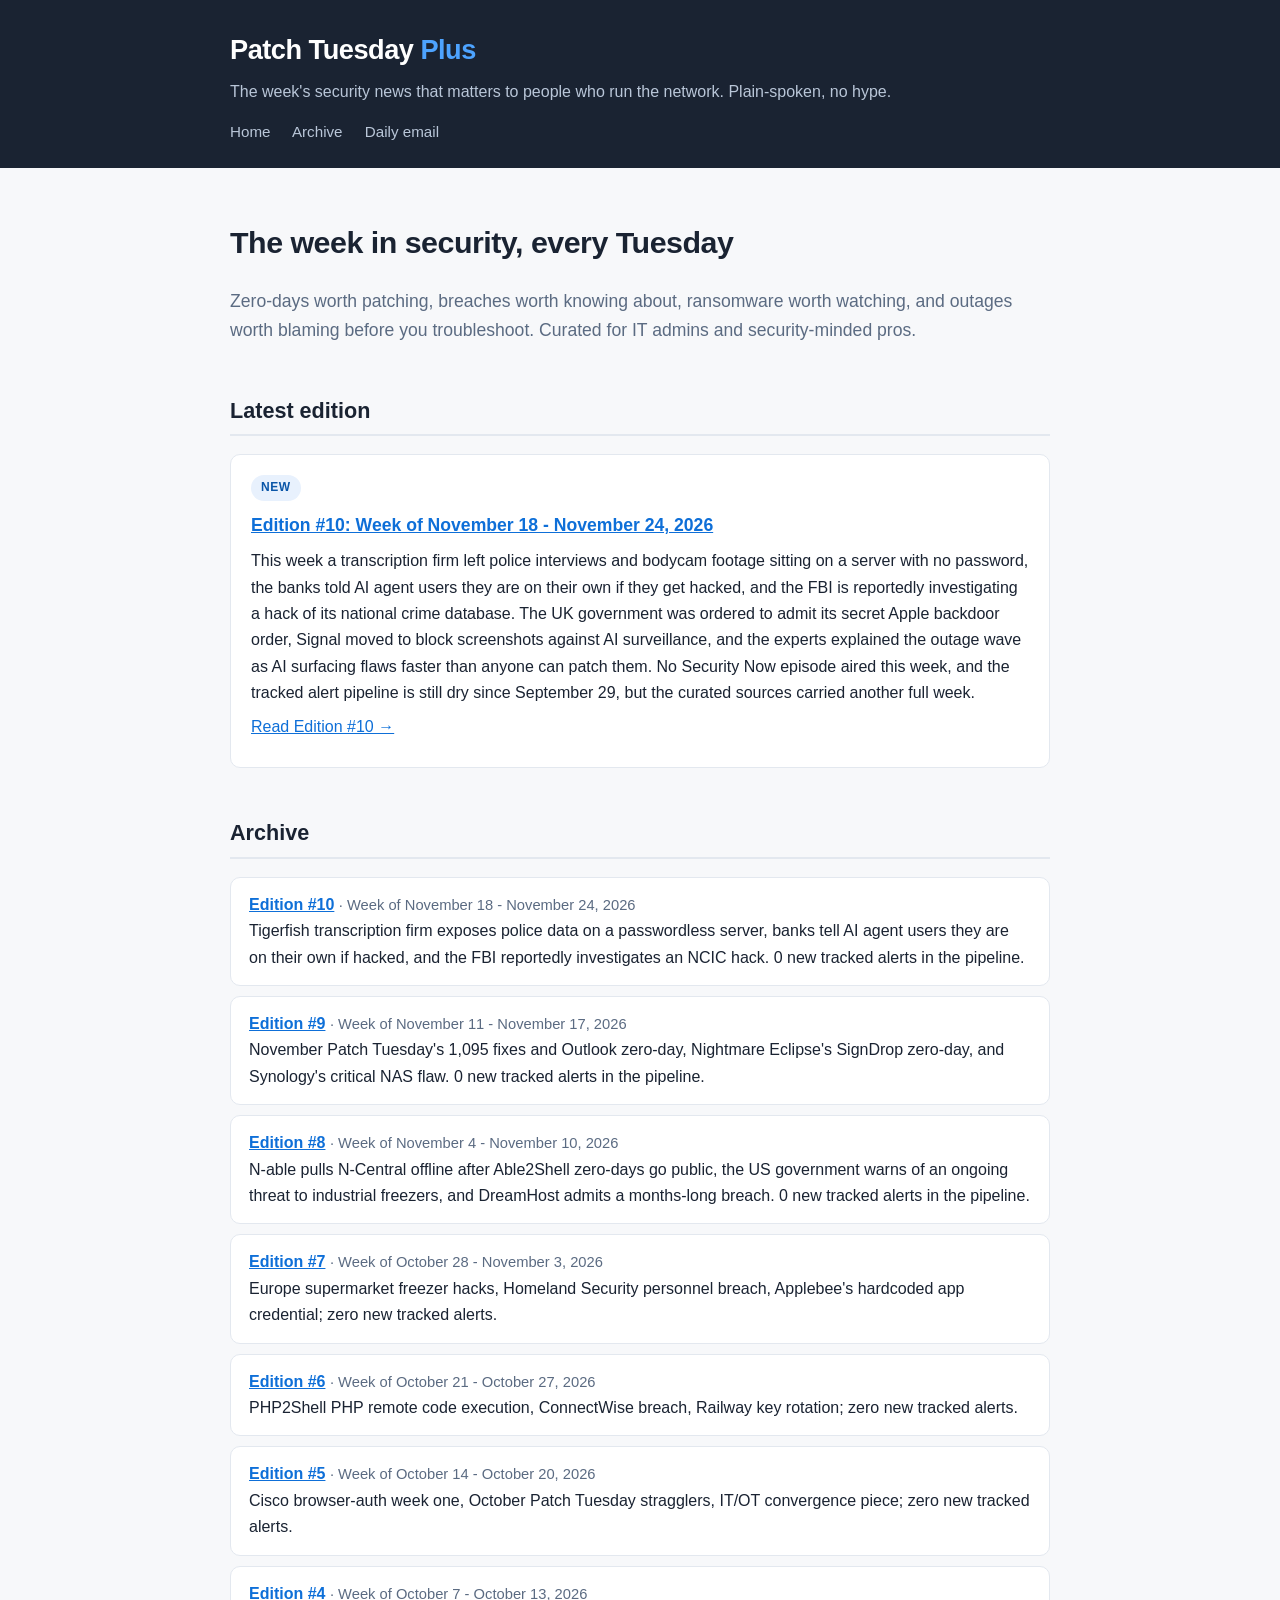
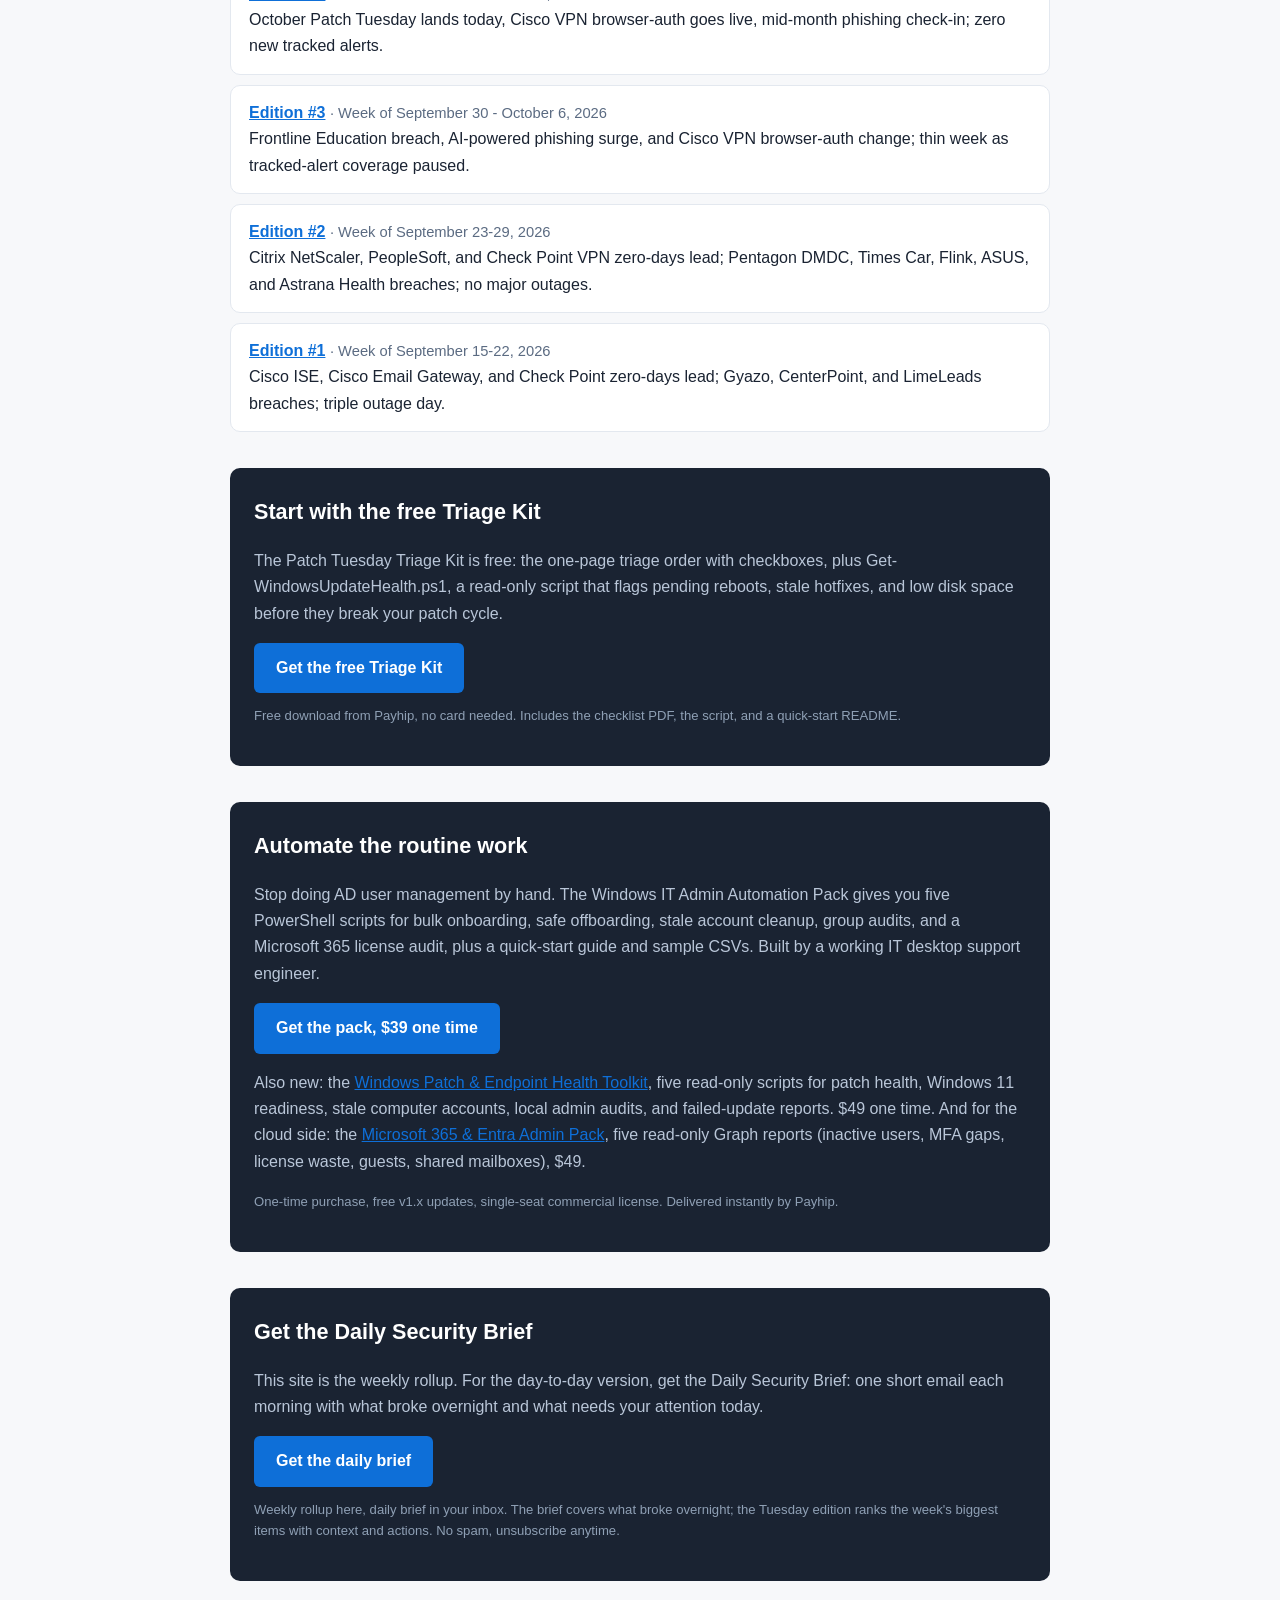
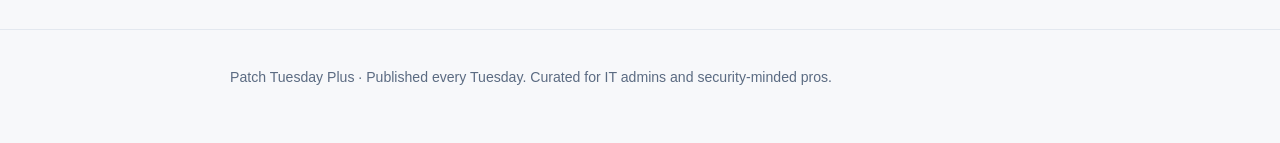
==== commit b49c2d9b: "Update homepage for Edition #10" ====
--- a/index.html
+++ b/index.html
@@ -36,13 +36,18 @@
     <h2>Latest edition</h2>
     <div class="card">
       <span class="badge info">New</span>
-      <h3><a href="editions/edition-009.html">Edition #9: Week of November 11 - November 17, 2026</a></h3>
-      <p>This week Microsoft shipped a 1,095-fix Patch Tuesday with an actively exploited Outlook zero-day, a researcher dropped a brand new Windows zero-day on the very same day, and a critical Synology NAS flaw let attackers in without logging in at all. The FBI warned that AI hacking tools can breach a network in under three hours, Infoblox confirmed a breach through one of its vendors, and Uber said close to 150,000 drivers had license data stolen. And the two biggest outages of the week, Microsoft 365 and the FAA ground stop, were not cyberattacks at all. The tracked alert pipeline is still dry since September 29, but the curated sources carried another full week.</p>
-      <p><a href="editions/edition-009.html">Read Edition #9 &rarr;</a></p>
+      <h3><a href="editions/edition-010.html">Edition #10: Week of November 18 - November 24, 2026</a></h3>
+      <p>This week a transcription firm left police interviews and bodycam footage sitting on a server with no password, the banks told AI agent users they are on their own if they get hacked, and the FBI is reportedly investigating a hack of its national crime database. The UK government was ordered to admit its secret Apple backdoor order, Signal moved to block screenshots against AI surveillance, and the experts explained the outage wave as AI surfacing flaws faster than anyone can patch them. No Security Now episode aired this week, and the tracked alert pipeline is still dry since September 29, but the curated sources carried another full week.</p>
+      <p><a href="editions/edition-010.html">Read Edition #10 &rarr;</a></p>
     </div>
 
     <h2 id="archive">Archive</h2>
     <ul class="archive">
+      <li>
+        <span class="ed-num"><a href="editions/edition-010.html">Edition #10</a></span>
+        <span class="ed-date"> &middot; Week of November 18 - November 24, 2026</span>
+        <br>Tigerfish transcription firm exposes police data on a passwordless server, banks tell AI agent users they are on their own if hacked, and the FBI reportedly investigates an NCIC hack. 0 new tracked alerts in the pipeline.
+      </li>
       <li>
         <span class="ed-num"><a href="editions/edition-009.html">Edition #9</a></span>
         <span class="ed-date"> &middot; Week of November 11 - November 17, 2026</span>
